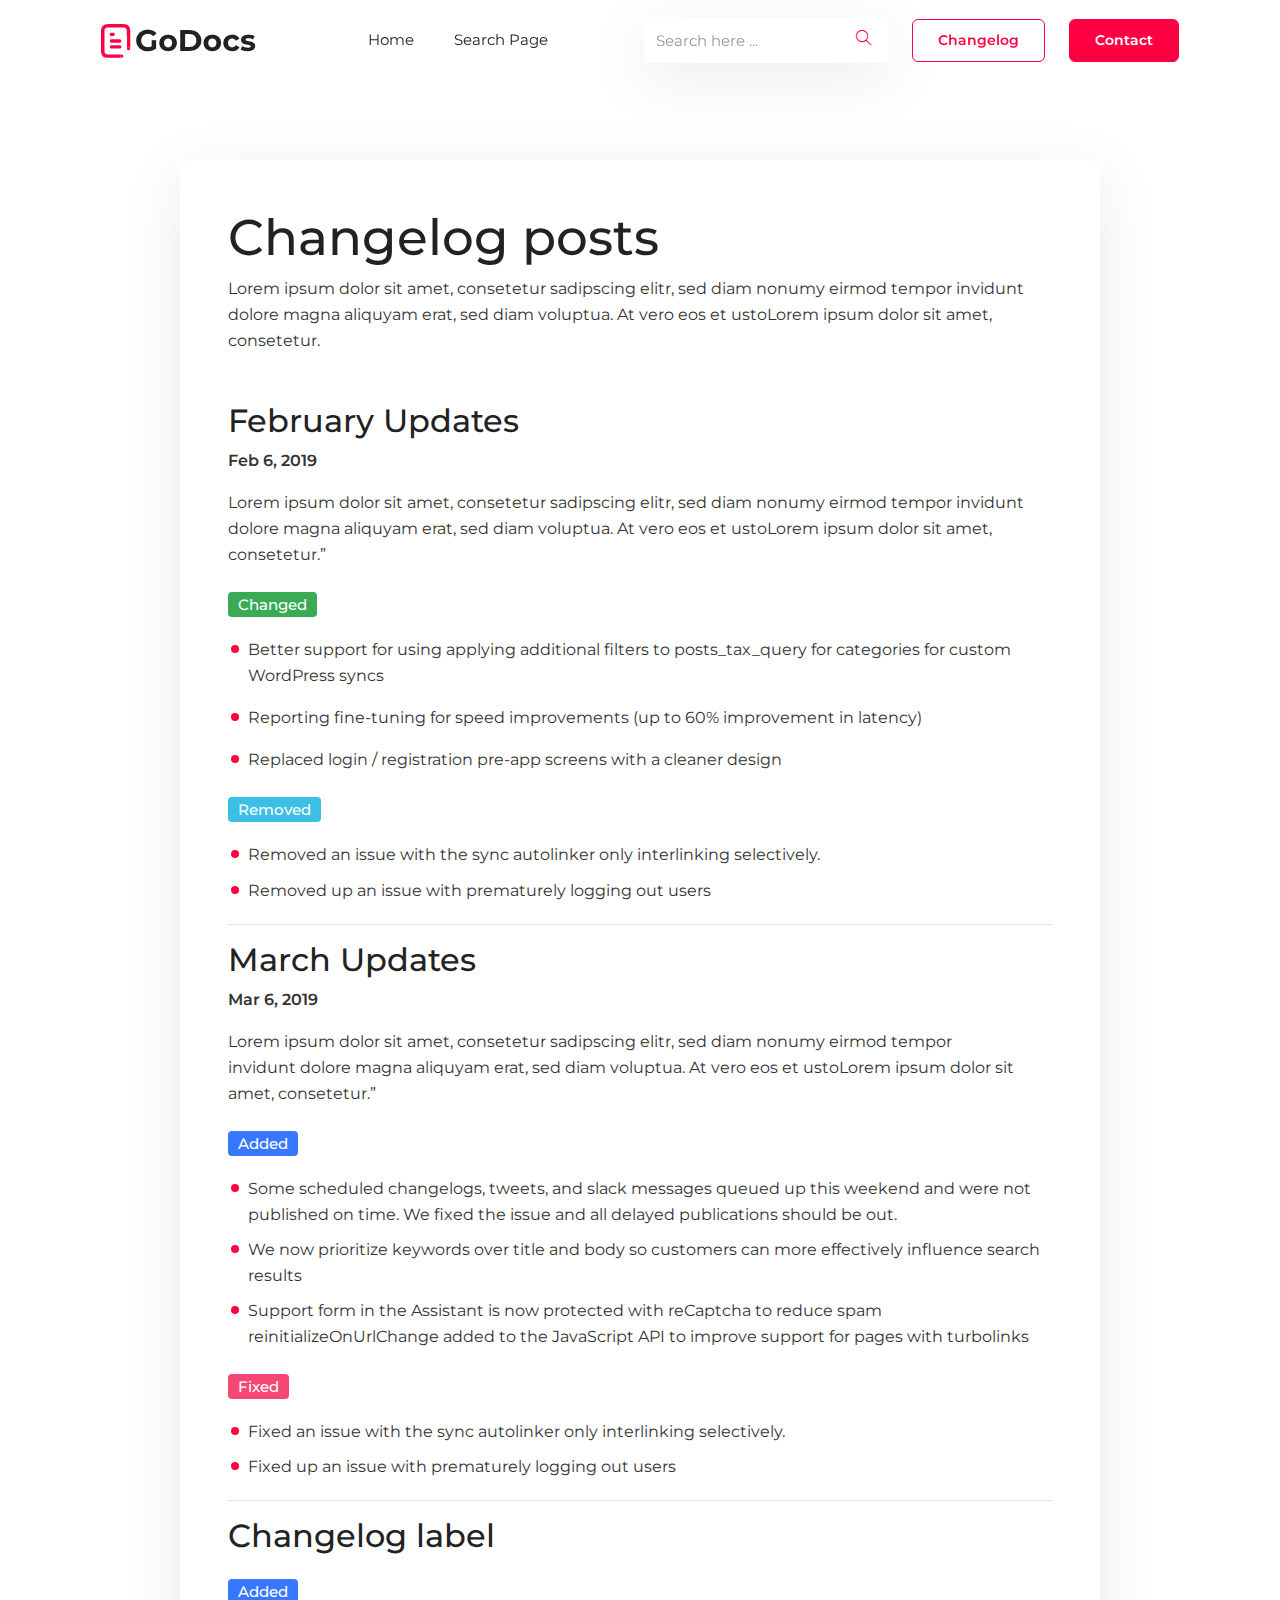
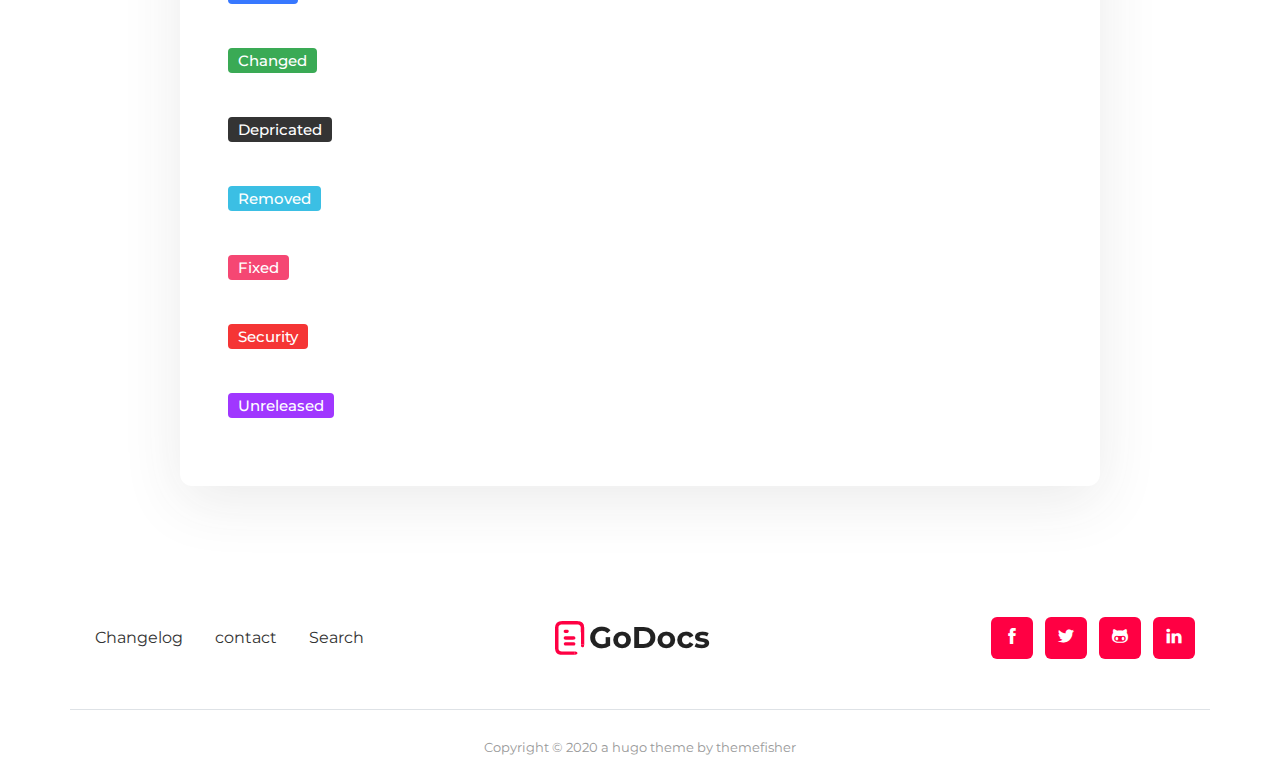
==== changelog.html @ 8ebe0cf2 "pertama kali dipush" ====
<!DOCTYPE html>

<!--
 // WEBSITE: https://themefisher.com
 // TWITTER: https://twitter.com/themefisher
 // FACEBOOK: https://www.facebook.com/themefisher
 // GITHUB: https://github.com/themefisher/
-->

<html lang="zxx">

<head>
  <meta charset="utf-8">
  <title>GoDocs documentation theme</title>

  <!-- mobile responsive meta -->
  <meta name="viewport" content="width=device-width, initial-scale=1, maximum-scale=1">
  
  <!-- ** Plugins Needed for the Project ** -->
  <!-- plugins -->
  <link rel="stylesheet" href="plugins/bootstrap/bootstrap.min.css">
  <link rel="stylesheet" href="plugins/themify-icons/themify-icons.css">
  <!-- Main Stylesheet -->
  <link href="css/style.css" rel="stylesheet">
  
  <!--Favicon-->
  <link rel="shortcut icon" href="images/favicon.ico" type="image/x-icon">
  <link rel="icon" href="images/favicon.ico" type="image/x-icon">

</head>

<body>

<header class="sticky-top navigation">
  <div class=container>
    <nav class="navbar navbar-expand-lg navbar-light bg-transparent">
      <a class=navbar-brand href="index.html"><img class="img-fluid" src="images/logo.png" alt="godocs"></a>
      <button class="navbar-toggler border-0" type="button" data-toggle="collapse" data-target="#navigation">
        <i class="ti-align-right h4 text-dark"></i></button>
      <div class="collapse navbar-collapse text-center" id=navigation>
        <ul class="navbar-nav mx-auto align-items-center">
          <li class="nav-item"><a class="nav-link" href="index.html">Home</a></li>
          <li class="nav-item"><a class="nav-link" href="search.html">Search Page</a></li>
        </ul>
        <form class="form-inline search-wrapper d-none d-lg-block" class="search-wrapper" action="search.html">
          <input id="search-by" name="s" type="search" class="form-control" placeholder="Search here ...">
          <button class="border-0 bg-white" type="submit"><i class="ti-search"></i></button>
        </form>
        <a href="changelog.html" class="btn btn-sm btn-outline-primary ml-lg-4">changelog</a>
        <a href="contact.html" class="btn btn-sm btn-primary ml-lg-4">contact</a>
      </div>
      <form class="form-inline search-wrapper d-block d-lg-none my-3" class="search-wrapper" action="search.html">
        <input id="search-by" name="s" type="search" class="form-control" placeholder="Search here ...">
        <button class="border-0 bg-white" type="submit"><i class="ti-search"></i></button>
      </form>
    </nav>
  </div>
</header>

<section class="section">
  <div class="container">
    <div class="row">
      <div class="col-lg-10 mx-auto">
        <div class="p-5 shadow rounded content">
          <h1>Changelog posts</h1>
          <p>Lorem ipsum dolor sit amet, consetetur sadipscing elitr, sed diam nonumy eirmod tempor invidunt dolore
            magna aliquyam erat, sed diam voluptua. At vero eos et ustoLorem ipsum dolor sit amet, consetetur.</p>
          <div class="mt-5">

            <!-- changelog post -->
            <h3 id="february-updates">February Updates</h3>
            <p><strong>Feb 6, 2019</strong></p>
            <p>Lorem ipsum dolor sit amet, consetetur sadipscing elitr, sed diam nonumy eirmod tempor invidunt dolore
              magna aliquyam erat, sed diam voluptua. At vero eos et ustoLorem ipsum dolor sit amet, consetetur.&rdquo;
            </p>
            <div class="mt-4">
              <div class="badge changed">Changed</div>
              <ul>
                <li>
                  <p>Better support for using applying additional filters to posts_tax_query for categories for custom
                    WordPress syncs</p>
                </li>
                <li>
                  <p>Reporting fine-tuning for speed improvements (up to 60% improvement in latency)</p>
                </li>
                <li>
                  <p>Replaced login / registration pre-app screens with a cleaner design</p>
                </li>
              </ul>
            </div>
            <div class="mt-4">
              <div class="badge removed">Removed</div>
              <ul>
                <li>Removed an issue with the sync autolinker only interlinking selectively.</li>
                <li>Removed up an issue with prematurely logging out users</li>
              </ul>
            </div>
            
            <hr>

            <!-- changelog post -->
            <h3 id="march-updates">March Updates</h3>
            <p><strong>Mar 6, 2019</strong></p>
            <p>Lorem ipsum dolor sit amet, consetetur sadipscing elitr, sed diam nonumy eirmod tempor <br> invidunt
              dolore magna aliquyam erat, sed diam voluptua. At vero eos et ustoLorem ipsum dolor sit amet,
              consetetur.&rdquo;</p>
            <div class="mt-4">
              <div class="badge added">Added</div>
              <ul>
                <li>Some scheduled changelogs, tweets, and slack messages queued up this weekend and were not published
                  on time. We fixed the issue and all delayed publications should be out.</li>
                <li>We now prioritize keywords over title and body so customers can more effectively influence search
                  results</li>
                <li>Support form in the Assistant is now protected with reCaptcha to reduce spam reinitializeOnUrlChange
                  added to the JavaScript API to improve support for pages with turbolinks</li>
              </ul>
            </div>
            <div class="mt-4">
              <div class="badge fixed">Fixed</div>
              <ul>
                <li>Fixed an issue with the sync autolinker only interlinking selectively.</li>
                <li>Fixed up an issue with prematurely logging out users</li>
              </ul>
            </div>
            
            <hr>

            <!-- changelog post -->
            <h3 id="changelog-label">Changelog label</h3>
            <div class="mt-4">
              <div class="badge added">Added</div>
            </div>
            <div class="mt-4">
              <div class="badge changed">Changed</div>
            </div>
            <div class="mt-4">
              <div class="badge depricated">Depricated</div>
            </div>
            <div class="mt-4">
              <div class="badge removed">Removed</div>
            </div>
            <div class="mt-4">
              <div class="badge fixed">Fixed</div>
            </div>
            <div class="mt-4">
              <div class="badge security">Security</div>
            </div>
            <div class="mt-4">
              <div class="badge unreleased">Unreleased</div>
            </div>
          </div>
        </div>
      </div>
    </div>
  </div>
</section>

<footer>
  <div class="container">
    <div class="row align-items-center border-bottom py-5">
      <div class="col-lg-4">
        <ul class="list-inline footer-menu text-center text-lg-left">
          <li class="list-inline-item"><a href="changelog.html">Changelog</a></li>
          <li class="list-inline-item"><a href="contact.html">contact</a></li>
          <li class="list-inline-item"><a href="search.html">Search</a></li>
        </ul>
      </div>
      <div class="col-lg-4 text-center mb-4 mb-lg-0">
        <a class="navbar-brand" href="index.html">
          <img class="img-fluid" src="images/logo.png" alt="Hugo documentation theme">
        </a>
      </div>
      <div class="col-lg-4">
        <ul class="list-inline social-icons text-lg-right text-center">
          <li class="list-inline-item"><a href="#"><i class="ti-facebook"></i></a></li>
          <li class="list-inline-item"><a href="#"><i class="ti-twitter-alt"></i></a></li>
          <li class="list-inline-item"><a href="#"><i class="ti-github"></i></a></li>
          <li class="list-inline-item"><a href="#"><i class="ti-linkedin"></i></a></li>
        </ul>
      </div>
    </div>
    <div class="py-4 text-center">
      <small class="text-light">Copyright © 2020 a hugo theme by <a href="https://themefisher.com">themefisher</a></small>
    </div>
  </div>
</footer>

<!-- plugins -->
<script src="plugins/jQuery/jquery.min.js"></script>
<script src="plugins/bootstrap/bootstrap.min.js"></script>
<script src="plugins/masonry/masonry.min.js"></script>
<script src="plugins/clipboard/clipboard.min.js"></script>
<script src="plugins/match-height/jquery.matchHeight-min.js"></script>

<!-- Main Script -->
<script src="js/script.js"></script>

</body>
</html>
---- plugins/themify-icons/themify-icons.css ----
@font-face{font-family:themify;src:url(fonts/themify.eot?-fvbane);src:url(fonts/themify.eot?#iefix-fvbane) format('embedded-opentype'),url(fonts/themify.woff?-fvbane) format('woff'),url(fonts/themify.ttf?-fvbane) format('truetype'),url(fonts/themify.svg?-fvbane#themify) format('svg');font-weight:400;font-style:normal}[class*=" ti-"],[class^=ti-]{font-family:themify;speak:none;font-style:normal;font-weight:400;font-variant:normal;text-transform:none;line-height:1;-webkit-font-smoothing:antialiased;-moz-osx-font-smoothing:grayscale}.ti-wand:before{content:"\e600"}.ti-volume:before{content:"\e601"}.ti-user:before{content:"\e602"}.ti-unlock:before{content:"\e603"}.ti-unlink:before{content:"\e604"}.ti-trash:before{content:"\e605"}.ti-thought:before{content:"\e606"}.ti-target:before{content:"\e607"}.ti-tag:before{content:"\e608"}.ti-tablet:before{content:"\e609"}.ti-star:before{content:"\e60a"}.ti-spray:before{content:"\e60b"}.ti-signal:before{content:"\e60c"}.ti-shopping-cart:before{content:"\e60d"}.ti-shopping-cart-full:before{content:"\e60e"}.ti-settings:before{content:"\e60f"}.ti-search:before{content:"\e610"}.ti-zoom-in:before{content:"\e611"}.ti-zoom-out:before{content:"\e612"}.ti-cut:before{content:"\e613"}.ti-ruler:before{content:"\e614"}.ti-ruler-pencil:before{content:"\e615"}.ti-ruler-alt:before{content:"\e616"}.ti-bookmark:before{content:"\e617"}.ti-bookmark-alt:before{content:"\e618"}.ti-reload:before{content:"\e619"}.ti-plus:before{content:"\e61a"}.ti-pin:before{content:"\e61b"}.ti-pencil:before{content:"\e61c"}.ti-pencil-alt:before{content:"\e61d"}.ti-paint-roller:before{content:"\e61e"}.ti-paint-bucket:before{content:"\e61f"}.ti-na:before{content:"\e620"}.ti-mobile:before{content:"\e621"}.ti-minus:before{content:"\e622"}.ti-medall:before{content:"\e623"}.ti-medall-alt:before{content:"\e624"}.ti-marker:before{content:"\e625"}.ti-marker-alt:before{content:"\e626"}.ti-arrow-up:before{content:"\e627"}.ti-arrow-right:before{content:"\e628"}.ti-arrow-left:before{content:"\e629"}.ti-arrow-down:before{content:"\e62a"}.ti-lock:before{content:"\e62b"}.ti-location-arrow:before{content:"\e62c"}.ti-link:before{content:"\e62d"}.ti-layout:before{content:"\e62e"}.ti-layers:before{content:"\e62f"}.ti-layers-alt:before{content:"\e630"}.ti-key:before{content:"\e631"}.ti-import:before{content:"\e632"}.ti-image:before{content:"\e633"}.ti-heart:before{content:"\e634"}.ti-heart-broken:before{content:"\e635"}.ti-hand-stop:before{content:"\e636"}.ti-hand-open:before{content:"\e637"}.ti-hand-drag:before{content:"\e638"}.ti-folder:before{content:"\e639"}.ti-flag:before{content:"\e63a"}.ti-flag-alt:before{content:"\e63b"}.ti-flag-alt-2:before{content:"\e63c"}.ti-eye:before{content:"\e63d"}.ti-export:before{content:"\e63e"}.ti-exchange-vertical:before{content:"\e63f"}.ti-desktop:before{content:"\e640"}.ti-cup:before{content:"\e641"}.ti-crown:before{content:"\e642"}.ti-comments:before{content:"\e643"}.ti-comment:before{content:"\e644"}.ti-comment-alt:before{content:"\e645"}.ti-close:before{content:"\e646"}.ti-clip:before{content:"\e647"}.ti-angle-up:before{content:"\e648"}.ti-angle-right:before{content:"\e649"}.ti-angle-left:before{content:"\e64a"}.ti-angle-down:before{content:"\e64b"}.ti-check:before{content:"\e64c"}.ti-check-box:before{content:"\e64d"}.ti-camera:before{content:"\e64e"}.ti-announcement:before{content:"\e64f"}.ti-brush:before{content:"\e650"}.ti-briefcase:before{content:"\e651"}.ti-bolt:before{content:"\e652"}.ti-bolt-alt:before{content:"\e653"}.ti-blackboard:before{content:"\e654"}.ti-bag:before{content:"\e655"}.ti-move:before{content:"\e656"}.ti-arrows-vertical:before{content:"\e657"}.ti-arrows-horizontal:before{content:"\e658"}.ti-fullscreen:before{content:"\e659"}.ti-arrow-top-right:before{content:"\e65a"}.ti-arrow-top-left:before{content:"\e65b"}.ti-arrow-circle-up:before{content:"\e65c"}.ti-arrow-circle-right:before{content:"\e65d"}.ti-arrow-circle-left:before{content:"\e65e"}.ti-arrow-circle-down:before{content:"\e65f"}.ti-angle-double-up:before{content:"\e660"}.ti-angle-double-right:before{content:"\e661"}.ti-angle-double-left:before{content:"\e662"}.ti-angle-double-down:before{content:"\e663"}.ti-zip:before{content:"\e664"}.ti-world:before{content:"\e665"}.ti-wheelchair:before{content:"\e666"}.ti-view-list:before{content:"\e667"}.ti-view-list-alt:before{content:"\e668"}.ti-view-grid:before{content:"\e669"}.ti-uppercase:before{content:"\e66a"}.ti-upload:before{content:"\e66b"}.ti-underline:before{content:"\e66c"}.ti-truck:before{content:"\e66d"}.ti-timer:before{content:"\e66e"}.ti-ticket:before{content:"\e66f"}.ti-thumb-up:before{content:"\e670"}.ti-thumb-down:before{content:"\e671"}.ti-text:before{content:"\e672"}.ti-stats-up:before{content:"\e673"}.ti-stats-down:before{content:"\e674"}.ti-split-v:before{content:"\e675"}.ti-split-h:before{content:"\e676"}.ti-smallcap:before{content:"\e677"}.ti-shine:before{content:"\e678"}.ti-shift-right:before{content:"\e679"}.ti-shift-left:before{content:"\e67a"}.ti-shield:before{content:"\e67b"}.ti-notepad:before{content:"\e67c"}.ti-server:before{content:"\e67d"}.ti-quote-right:before{content:"\e67e"}.ti-quote-left:before{content:"\e67f"}.ti-pulse:before{content:"\e680"}.ti-printer:before{content:"\e681"}.ti-power-off:before{content:"\e682"}.ti-plug:before{content:"\e683"}.ti-pie-chart:before{content:"\e684"}.ti-paragraph:before{content:"\e685"}.ti-panel:before{content:"\e686"}.ti-package:before{content:"\e687"}.ti-music:before{content:"\e688"}.ti-music-alt:before{content:"\e689"}.ti-mouse:before{content:"\e68a"}.ti-mouse-alt:before{content:"\e68b"}.ti-money:before{content:"\e68c"}.ti-microphone:before{content:"\e68d"}.ti-menu:before{content:"\e68e"}.ti-menu-alt:before{content:"\e68f"}.ti-map:before{content:"\e690"}.ti-map-alt:before{content:"\e691"}.ti-loop:before{content:"\e692"}.ti-location-pin:before{content:"\e693"}.ti-list:before{content:"\e694"}.ti-light-bulb:before{content:"\e695"}.ti-Italic:before{content:"\e696"}.ti-info:before{content:"\e697"}.ti-infinite:before{content:"\e698"}.ti-id-badge:before{content:"\e699"}.ti-hummer:before{content:"\e69a"}.ti-home:before{content:"\e69b"}.ti-help:before{content:"\e69c"}.ti-headphone:before{content:"\e69d"}.ti-harddrives:before{content:"\e69e"}.ti-harddrive:before{content:"\e69f"}.ti-gift:before{content:"\e6a0"}.ti-game:before{content:"\e6a1"}.ti-filter:before{content:"\e6a2"}.ti-files:before{content:"\e6a3"}.ti-file:before{content:"\e6a4"}.ti-eraser:before{content:"\e6a5"}.ti-envelope:before{content:"\e6a6"}.ti-download:before{content:"\e6a7"}.ti-direction:before{content:"\e6a8"}.ti-direction-alt:before{content:"\e6a9"}.ti-dashboard:before{content:"\e6aa"}.ti-control-stop:before{content:"\e6ab"}.ti-control-shuffle:before{content:"\e6ac"}.ti-control-play:before{content:"\e6ad"}.ti-control-pause:before{content:"\e6ae"}.ti-control-forward:before{content:"\e6af"}.ti-control-backward:before{content:"\e6b0"}.ti-cloud:before{content:"\e6b1"}.ti-cloud-up:before{content:"\e6b2"}.ti-cloud-down:before{content:"\e6b3"}.ti-clipboard:before{content:"\e6b4"}.ti-car:before{content:"\e6b5"}.ti-calendar:before{content:"\e6b6"}.ti-book:before{content:"\e6b7"}.ti-bell:before{content:"\e6b8"}.ti-basketball:before{content:"\e6b9"}.ti-bar-chart:before{content:"\e6ba"}.ti-bar-chart-alt:before{content:"\e6bb"}.ti-back-right:before{content:"\e6bc"}.ti-back-left:before{content:"\e6bd"}.ti-arrows-corner:before{content:"\e6be"}.ti-archive:before{content:"\e6bf"}.ti-anchor:before{content:"\e6c0"}.ti-align-right:before{content:"\e6c1"}.ti-align-left:before{content:"\e6c2"}.ti-align-justify:before{content:"\e6c3"}.ti-align-center:before{content:"\e6c4"}.ti-alert:before{content:"\e6c5"}.ti-alarm-clock:before{content:"\e6c6"}.ti-agenda:before{content:"\e6c7"}.ti-write:before{content:"\e6c8"}.ti-window:before{content:"\e6c9"}.ti-widgetized:before{content:"\e6ca"}.ti-widget:before{content:"\e6cb"}.ti-widget-alt:before{content:"\e6cc"}.ti-wallet:before{content:"\e6cd"}.ti-video-clapper:before{content:"\e6ce"}.ti-video-camera:before{content:"\e6cf"}.ti-vector:before{content:"\e6d0"}.ti-themify-logo:before{content:"\e6d1"}.ti-themify-favicon:before{content:"\e6d2"}.ti-themify-favicon-alt:before{content:"\e6d3"}.ti-support:before{content:"\e6d4"}.ti-stamp:before{content:"\e6d5"}.ti-split-v-alt:before{content:"\e6d6"}.ti-slice:before{content:"\e6d7"}.ti-shortcode:before{content:"\e6d8"}.ti-shift-right-alt:before{content:"\e6d9"}.ti-shift-left-alt:before{content:"\e6da"}.ti-ruler-alt-2:before{content:"\e6db"}.ti-receipt:before{content:"\e6dc"}.ti-pin2:before{content:"\e6dd"}.ti-pin-alt:before{content:"\e6de"}.ti-pencil-alt2:before{content:"\e6df"}.ti-palette:before{content:"\e6e0"}.ti-more:before{content:"\e6e1"}.ti-more-alt:before{content:"\e6e2"}.ti-microphone-alt:before{content:"\e6e3"}.ti-magnet:before{content:"\e6e4"}.ti-line-double:before{content:"\e6e5"}.ti-line-dotted:before{content:"\e6e6"}.ti-line-dashed:before{content:"\e6e7"}.ti-layout-width-full:before{content:"\e6e8"}.ti-layout-width-default:before{content:"\e6e9"}.ti-layout-width-default-alt:before{content:"\e6ea"}.ti-layout-tab:before{content:"\e6eb"}.ti-layout-tab-window:before{content:"\e6ec"}.ti-layout-tab-v:before{content:"\e6ed"}.ti-layout-tab-min:before{content:"\e6ee"}.ti-layout-slider:before{content:"\e6ef"}.ti-layout-slider-alt:before{content:"\e6f0"}.ti-layout-sidebar-right:before{content:"\e6f1"}.ti-layout-sidebar-none:before{content:"\e6f2"}.ti-layout-sidebar-left:before{content:"\e6f3"}.ti-layout-placeholder:before{content:"\e6f4"}.ti-layout-menu:before{content:"\e6f5"}.ti-layout-menu-v:before{content:"\e6f6"}.ti-layout-menu-separated:before{content:"\e6f7"}.ti-layout-menu-full:before{content:"\e6f8"}.ti-layout-media-right-alt:before{content:"\e6f9"}.ti-layout-media-right:before{content:"\e6fa"}.ti-layout-media-overlay:before{content:"\e6fb"}.ti-layout-media-overlay-alt:before{content:"\e6fc"}.ti-layout-media-overlay-alt-2:before{content:"\e6fd"}.ti-layout-media-left-alt:before{content:"\e6fe"}.ti-layout-media-left:before{content:"\e6ff"}.ti-layout-media-center-alt:before{content:"\e700"}.ti-layout-media-center:before{content:"\e701"}.ti-layout-list-thumb:before{content:"\e702"}.ti-layout-list-thumb-alt:before{content:"\e703"}.ti-layout-list-post:before{content:"\e704"}.ti-layout-list-large-image:before{content:"\e705"}.ti-layout-line-solid:before{content:"\e706"}.ti-layout-grid4:before{content:"\e707"}.ti-layout-grid3:before{content:"\e708"}.ti-layout-grid2:before{content:"\e709"}.ti-layout-grid2-thumb:before{content:"\e70a"}.ti-layout-cta-right:before{content:"\e70b"}.ti-layout-cta-left:before{content:"\e70c"}.ti-layout-cta-center:before{content:"\e70d"}.ti-layout-cta-btn-right:before{content:"\e70e"}.ti-layout-cta-btn-left:before{content:"\e70f"}.ti-layout-column4:before{content:"\e710"}.ti-layout-column3:before{content:"\e711"}.ti-layout-column2:before{content:"\e712"}.ti-layout-accordion-separated:before{content:"\e713"}.ti-layout-accordion-merged:before{content:"\e714"}.ti-layout-accordion-list:before{content:"\e715"}.ti-ink-pen:before{content:"\e716"}.ti-info-alt:before{content:"\e717"}.ti-help-alt:before{content:"\e718"}.ti-headphone-alt:before{content:"\e719"}.ti-hand-point-up:before{content:"\e71a"}.ti-hand-point-right:before{content:"\e71b"}.ti-hand-point-left:before{content:"\e71c"}.ti-hand-point-down:before{content:"\e71d"}.ti-gallery:before{content:"\e71e"}.ti-face-smile:before{content:"\e71f"}.ti-face-sad:before{content:"\e720"}.ti-credit-card:before{content:"\e721"}.ti-control-skip-forward:before{content:"\e722"}.ti-control-skip-backward:before{content:"\e723"}.ti-control-record:before{content:"\e724"}.ti-control-eject:before{content:"\e725"}.ti-comments-smiley:before{content:"\e726"}.ti-brush-alt:before{content:"\e727"}.ti-youtube:before{content:"\e728"}.ti-vimeo:before{content:"\e729"}.ti-twitter:before{content:"\e72a"}.ti-time:before{content:"\e72b"}.ti-tumblr:before{content:"\e72c"}.ti-skype:before{content:"\e72d"}.ti-share:before{content:"\e72e"}.ti-share-alt:before{content:"\e72f"}.ti-rocket:before{content:"\e730"}.ti-pinterest:before{content:"\e731"}.ti-new-window:before{content:"\e732"}.ti-microsoft:before{content:"\e733"}.ti-list-ol:before{content:"\e734"}.ti-linkedin:before{content:"\e735"}.ti-layout-sidebar-2:before{content:"\e736"}.ti-layout-grid4-alt:before{content:"\e737"}.ti-layout-grid3-alt:before{content:"\e738"}.ti-layout-grid2-alt:before{content:"\e739"}.ti-layout-column4-alt:before{content:"\e73a"}.ti-layout-column3-alt:before{content:"\e73b"}.ti-layout-column2-alt:before{content:"\e73c"}.ti-instagram:before{content:"\e73d"}.ti-google:before{content:"\e73e"}.ti-github:before{content:"\e73f"}.ti-flickr:before{content:"\e740"}.ti-facebook:before{content:"\e741"}.ti-dropbox:before{content:"\e742"}.ti-dribbble:before{content:"\e743"}.ti-apple:before{content:"\e744"}.ti-android:before{content:"\e745"}.ti-save:before{content:"\e746"}.ti-save-alt:before{content:"\e747"}.ti-yahoo:before{content:"\e748"}.ti-wordpress:before{content:"\e749"}.ti-vimeo-alt:before{content:"\e74a"}.ti-twitter-alt:before{content:"\e74b"}.ti-tumblr-alt:before{content:"\e74c"}.ti-trello:before{content:"\e74d"}.ti-stack-overflow:before{content:"\e74e"}.ti-soundcloud:before{content:"\e74f"}.ti-sharethis:before{content:"\e750"}.ti-sharethis-alt:before{content:"\e751"}.ti-reddit:before{content:"\e752"}.ti-pinterest-alt:before{content:"\e753"}.ti-microsoft-alt:before{content:"\e754"}.ti-linux:before{content:"\e755"}.ti-jsfiddle:before{content:"\e756"}.ti-joomla:before{content:"\e757"}.ti-html5:before{content:"\e758"}.ti-flickr-alt:before{content:"\e759"}.ti-email:before{content:"\e75a"}.ti-drupal:before{content:"\e75b"}.ti-dropbox-alt:before{content:"\e75c"}.ti-css3:before{content:"\e75d"}.ti-rss:before{content:"\e75e"}.ti-rss-alt:before{content:"\e75f"}
---- css/style.css ----
@import url("https://fonts.googleapis.com/css?family=Montserrat:300,400,500,600,700,800&display=swap");
body {
  font-family: "Montserrat", sans-serif;
  -webkit-font-smoothing: antialiased;
  font-size: 16px;
  line-height: 1.6;
  color: #333;
}

p, .paragraph {
  font-weight: 400;
  color: #333;
  font-size: 16px;
  line-height: 26px;
  font-family: "Montserrat", sans-serif;
}

h1, h2, h3, h4, h5, h6 {
  color: #222;
  font-family: "Montserrat", sans-serif;
  font-weight: 700;
  line-height: 1.2;
}

h1, .h1 {
  font-size: 50px;
  font-weight: 800;
}
@media (max-width: 575px) {
  h1, .h1 {
    font-size: 36px;
    font-weight: 600;
  }
}

h2, .h2 {
  font-size: 42px;
  font-weight: 800;
}
@media (max-width: 575px) {
  h2, .h2 {
    font-size: 32px;
    font-weight: 600;
  }
}

h3, .h3 {
  font-size: 32px;
}
@media (max-width: 575px) {
  h3, .h3 {
    font-size: 28px;
  }
}

h4, .h4 {
  font-size: 26px;
}

h5, .h5 {
  font-size: 22px;
}

h6, .h6 {
  font-size: 18px;
}

/* Button style */
.btn {
  font-size: 16px;
  font-family: "Montserrat", sans-serif;
  text-transform: capitalize;
  padding: 13px 30px;
  border-radius: 6px;
  border: 1px solid;
  position: relative;
  z-index: 1;
  transition: 0.2s ease;
  font-weight: 600;
}
.btn:hover, .btn:active, .btn:focus {
  outline: 0;
  box-shadow: none !important;
}
.btn-sm {
  font-size: 14px;
  padding: 10px 25px;
}

.btn-primary {
  background: #FF0043;
  color: #fff;
  border-color: #FF0043;
}
.btn-primary:active, .btn-primary:hover, .btn-primary:focus, .btn-primary.focus, .btn-primary.active {
  background: #cc0036 !important;
  border-color: #cc0036 !important;
}

.btn-outline-primary {
  background: transparent;
  color: #FF0043;
  border-color: #FF0043;
}
.btn-outline-primary:active, .btn-outline-primary:hover, .btn-outline-primary:focus, .btn-outline-primary.focus, .btn-outline-primary.active {
  background: #cc0036 !important;
  border-color: #cc0036 !important;
  color: #fff;
}

body {
  background-color: #fff;
  overflow-x: hidden;
}

::-moz-selection {
  background: #ff3369;
  color: #fff;
}

::selection {
  background: #ff3369;
  color: #fff;
}

/* preloader */
.preloader {
  position: fixed;
  top: 0;
  left: 0;
  right: 0;
  bottom: 0;
  background-color: #fff;
  z-index: 9999;
  display: flex;
  align-items: center;
  justify-content: center;
}

img {
  vertical-align: middle;
  border: 0;
  max-width: 100%;
  height: auto;
}

ul {
  list-style: none;
}

a {
  color: inherit;
}

a,
a:hover,
a:focus {
  text-decoration: none;
}

a,
button,
select {
  cursor: pointer;
  transition: 0.2s ease;
}
a:focus,
button:focus,
select:focus {
  outline: 0;
}

a:hover {
  color: #FF0043;
}

.slick-slide {
  outline: 0;
}

.section {
  padding-top: 80px;
  padding-bottom: 80px;
}
.section-sm {
  padding-top: 50px;
  padding-bottom: 50px;
}
.section-title {
  margin-bottom: 40px;
}

.bg-cover {
  background-size: cover;
  background-position: center center;
  background-repeat: no-repeat;
}

.border-default {
  border-color: #E2E2E2 !important;
}

/* overlay */
.overlay {
  position: relative;
}
.overlay::before {
  position: absolute;
  content: "";
  height: 100%;
  width: 100%;
  top: 0;
  left: 0;
  background: #000;
  opacity: 0.5;
}

.outline-0 {
  outline: 0 !important;
}

.rounded, .card-icon, .card {
  border-radius: 12px !important;
}

.shadow, .card, .search-wrapper .form-control, .navigation.nav-bg {
  box-shadow: 0px 15px 60px rgba(62, 62, 62, 0.102) !important;
}

.d-unset {
  display: unset !important;
}

.bg-primary {
  background: #FF0043 !important;
}

.text-primary {
  color: #FF0043 !important;
}

.text-light {
  color: #999 !important;
}

.mb-10 {
  margin-bottom: 10px !important;
}

.mb-20 {
  margin-bottom: 20px !important;
}

.mb-30 {
  margin-bottom: 30px !important;
}

.mb-40 {
  margin-bottom: 40px !important;
}

.mb-50 {
  margin-bottom: 50px !important;
}

.mb-60 {
  margin-bottom: 60px !important;
}

.mb-70 {
  margin-bottom: 70px !important;
}

.mb-80 {
  margin-bottom: 80px !important;
}

.mb-90 {
  margin-bottom: 90px !important;
}

.mb-100 {
  margin-bottom: 100px !important;
}

.zindex-1 {
  z-index: 1;
}

.overflow-hidden {
  overflow: hidden;
}

.font-weight-medium {
  font-weight: 500;
}

.navigation {
  transition: 0.2s ease;
}
.navigation.nav-bg {
  background: #fff;
}
@media (max-width: 991px) {
  .navigation .form-inline {
    width: 100%;
  }
  .navigation .form-inline input {
    width: 100%;
  }
}

.nav-item {
  margin: 0;
}
.nav-item .nav-link {
  text-transform: capitalize;
}

.navbar-light .navbar-nav .nav-link {
  color: #222;
}
.navbar-light .navbar-nav .nav-link:hover {
  color: #FF0043;
}

.navbar-expand-lg .navbar-nav .nav-link {
  padding: 20px;
  font-size: 15px;
}
@media (max-width: 991px) {
  .navbar-expand-lg .navbar-nav .nav-link {
    padding: 10px;
    display: block;
  }
}

.search-wrapper {
  position: relative;
}
.search-wrapper .form-control {
  height: 46px;
  border: 0;
  outline: 0;
}
.search-wrapper .form-control::-moz-placeholder {
  color: #999;
  font-size: 15px;
}
.search-wrapper .form-control::placeholder {
  color: #999;
  font-size: 15px;
}
.search-wrapper .form-control-lg {
  height: 70px;
}
.search-wrapper .form-control.active.focus-visible {
  border-bottom-left-radius: 0;
  border-bottom-right-radius: 0;
}
.search-wrapper button {
  position: absolute;
  right: 10px;
  top: 50%;
  transform: translateY(-50%);
}
.search-wrapper button i {
  color: #FF0043;
}

.card {
  transition: 0.2s ease;
  border: 0;
}
.card-lg .card-body {
  padding: 35px;
}
.card-icon {
  background: #FF0043;
  color: #fff;
  height: 55px;
  width: 60px;
  line-height: 55px;
  text-align: center;
  font-size: 27px;
  display: block;
  margin-top: 40px;
}
.card-text {
  margin-bottom: 0;
}
.card-title {
  font-weight: 700;
}
.card-body {
  padding: 25px;
}
.card:hover {
  box-shadow: 0px 15px 60px rgba(62, 62, 62, 0.2) !important;
}

.social-icons {
  margin-bottom: 0;
}
.social-icons a {
  display: block;
  height: 42px;
  width: 42px;
  line-height: 42px;
  text-align: center;
  color: #fff;
  background: #FF0043;
  border-radius: 6px;
}

.footer-menu {
  margin-bottom: 0;
}
.footer-menu a {
  display: block;
  padding: 10px;
  color: #333;
  transition: 0.2s ease;
}
.footer-menu a:hover {
  color: #FF0043;
}

/* sidenav */
.sidenav {
  border-right: 1px solid #E2E2E2;
  padding-right: 20px;
}
.sidenav ul {
  padding-left: 10px;
}
.sidenav > li a {
  padding: 20px 0;
  color: #222;
  display: block;
  font-size: 18px;
  font-weight: 500;
}
.sidenav > li:not(:last-child) {
  border-bottom: 1px solid #E2E2E2;
}
.sidenav .sidelist ul {
  display: none;
}
.sidenav .parent > a {
  color: #FF0043 !important;
  position: relative;
  margin-left: 10px;
}
.sidenav .parent > a::before {
  position: absolute;
  content: "";
  left: -10px;
  top: 25%;
  height: 50%;
  width: 1px;
  background: #FF0043;
}
.sidenav .parent ul {
  display: block;
  margin-bottom: 10px;
}
.sidenav .parent ul a {
  padding: 5px 0;
  font-size: 14px;
  font-weight: 400;
  color: #222;
}
.sidenav .parent ul li.active > a {
  margin-left: 10px;
}
.sidenav .parent ul li.active > a::before {
  height: 5px;
  width: 5px;
  border-radius: 50%;
  display: block;
  top: 13px;
}

/* /sidenav */
.page-list {
  list-style-type: none;
}
.page-list a {
  display: none;
}
.page-list ul {
  padding: 0;
}
.page-list ul a {
  display: inline-block;
  padding: 7px 0;
  font-size: 20px;
  color: #222;
}

.pagination {
  margin-top: 50px;
  justify-content: space-between;
}
.pagination a {
  color: #FF0043;
  font-size: 18px;
  font-weight: 500;
}
.pagination i {
  line-height: 1.6;
}

.code-tabs {
  border: 1px solid #E2E2E2;
  overflow: hidden;
  margin-bottom: 20px;
}
.code-tabs .nav-tabs {
  margin-bottom: 0;
}
.code-tabs .nav-tabs .nav-item {
  padding-left: 0;
  border-right: 1px solid #E2E2E2;
}
.code-tabs .nav-tabs .nav-item .nav-link {
  text-decoration: none;
  font-weight: 500;
  border: 0;
}
.code-tabs .nav-tabs .nav-item::before {
  display: none;
}
.code-tabs .nav-tabs .nav-item.active {
  background: #FF0043;
}
.code-tabs .nav-tabs .nav-item.active .nav-link {
  color: #fff;
}
.code-tabs .tab-content {
  padding: 20px 15px;
}

pre {
  position: relative;
}
pre .copy-to-clipboard {
  background: #FF0043;
  color: #fff;
  cursor: pointer;
  padding: 4px 5px;
  line-height: 1;
  font-size: 12px;
  font-weight: 500;
  border-radius: 4px;
  position: absolute;
  right: 10px;
  top: 10px;
}

:not(pre) > code + span.copy-to-clipboard {
  display: none;
}

.autocomplete-suggestions {
  border: 0;
  border-radius: 0 0 6px 6px;
  box-shadow: 0px 50px 60px rgba(62, 62, 62, 0.102) !important;
  background: #fff;
}
.autocomplete-suggestions .autocomplete-suggestion {
  transition: 0.2s ease;
  padding: 10px;
  font-weight: 500;
}
.autocomplete-suggestions .autocomplete-suggestion.selected {
  background: #FF0043;
}

.search-item a {
  color: #222;
  display: block;
}
.search-item a:hover {
  color: #FF0043;
}
.search-item:not(:last-child) {
  border-bottom: 1px solid #E2E2E2;
}

.form-group label {
  font-size: 15px;
  font-weight: 500;
}
.form-group .form-control {
  height: 40px;
  background: transparent;
  border: 0;
  border-bottom: 1px solid #E2E2E2;
  border-radius: 0;
  padding: 10px 0;
}
.form-group .form-control::-moz-placeholder {
  font-size: 13px;
  color: #999;
}
.form-group .form-control::placeholder {
  font-size: 13px;
  color: #999;
}
.form-group .form-control:focus {
  outline: 0;
  border-color: #FF0043;
  box-shadow: none;
}
.form-group .custom-select {
  font-size: 13px;
  color: #999;
}
.form-group textarea.form-control {
  height: 100px;
}

.badge {
  margin-bottom: 20px;
  font-weight: 500;
  font-size: 15px;
  padding: 5px 10px;
}
.badge.added {
  background: #3778FF;
  color: #fff;
}
.badge.fixed {
  background: #F54773;
  color: #fff;
}
.badge.changed {
  background: #3AAA55;
  color: #fff;
}
.badge.depricated {
  background: #343434;
  color: #fff;
}
.badge.removed {
  background: #3bbfe4;
  color: #fff;
}
.badge.security {
  background: #F53535;
  color: #fff;
}
.badge.unreleased {
  background: #A037FF;
  color: #fff;
}

.collapse-wrapper {
  padding: 5px 15px;
}
.collapse-wrapper .collapse-head {
  text-decoration: none;
  color: #333;
  font-size: 18px;
  font-weight: 500;
  align-items: center;
}

:not(.highlight) pre {
  background: #FBFBFB;
}

.content h1,
.content h2,
.content h3,
.content h4,
.content h5,
.content h6 {
  font-weight: 500;
}
.content strong {
  font-weight: 600;
}
.content a {
  text-decoration: underline;
  color: #FF0043;
}
.content ol,
.content ul {
  padding-left: 20px;
}
.content ol li,
.content ul li {
  margin-bottom: 10px;
}
.content ul {
  padding-left: 0;
  margin-bottom: 20px;
}
.content ul li {
  padding-left: 20px;
  position: relative;
}
.content ul li::before {
  position: absolute;
  content: "";
  height: 8px;
  width: 8px;
  border-radius: 50%;
  background: #FF0043;
  left: 3px;
  top: 8px;
}
.content table {
  width: 100%;
  max-width: 100%;
  margin-bottom: 1rem;
  border: 1px solid #EEEEEE;
}
.content table td,
.content table th {
  padding: 0.75rem;
  vertical-align: top;
  margin-bottom: 0;
}
.content tr:not(:last-child) {
  border-bottom: 1px solid #EEEEEE;
}
.content th {
  font-weight: 500;
}
.content thead {
  background: #FBFBFB;
  margin-bottom: 0;
}
.content thead tr {
  border-bottom: 1px solid #EEEEEE;
}
.content tbody {
  background: #fff;
  margin-bottom: 0;
}
.content .notices {
  margin: 2rem 0;
  position: relative;
  overflow: hidden;
}
.content .notices p {
  padding: 10px;
  margin-bottom: 0;
}
.content .notices p::before {
  position: absolute;
  top: 2px;
  color: #fff;
  font-family: "themify";
  font-weight: 900;
  content: "\e717";
  left: 10px;
}
.content .notices.note p {
  border-top: 30px solid #6ab0de;
  background: #e7f2fa;
}
.content .notices.note p::after {
  content: "Note";
  position: absolute;
  top: 2px;
  color: #fff;
  left: 2rem;
}
.content .notices.tip p {
  border-top: 30px solid #78C578;
  background: #E6F9E6;
}
.content .notices.tip p::after {
  content: "Tip";
  position: absolute;
  top: 2px;
  color: #fff;
  left: 2rem;
}
.content .notices.info p {
  border-top: 30px solid #F0B37E;
  background: #FFF2DB;
}
.content .notices.info p::after {
  content: "Info";
  position: absolute;
  top: 2px;
  color: #fff;
  left: 2rem;
}
.content .notices.warning p {
  border-top: 30px solid #E06F6C;
  background: #FAE2E2;
}
.content .notices.warning p::after {
  content: "Warning";
  position: absolute;
  top: 2px;
  color: #fff;
  left: 2rem;
}
.content blockquote {
  font-size: 20px !important;
  color: #222;
  padding: 20px 40px;
  border-left: 2px solid #FF0043;
  margin: 40px 0;
  font-weight: bold;
  background: #FBFBFB;
}
.content blockquote p {
  margin-bottom: 0 !important;
}
.content pre {
  display: block;
  padding: 9.5px;
  margin: 10px 0px 10px;
}
.content code {
  margin-bottom: 0 !important;
  font-size: 100%;
}
/*# sourceMappingURL=style.css.map */
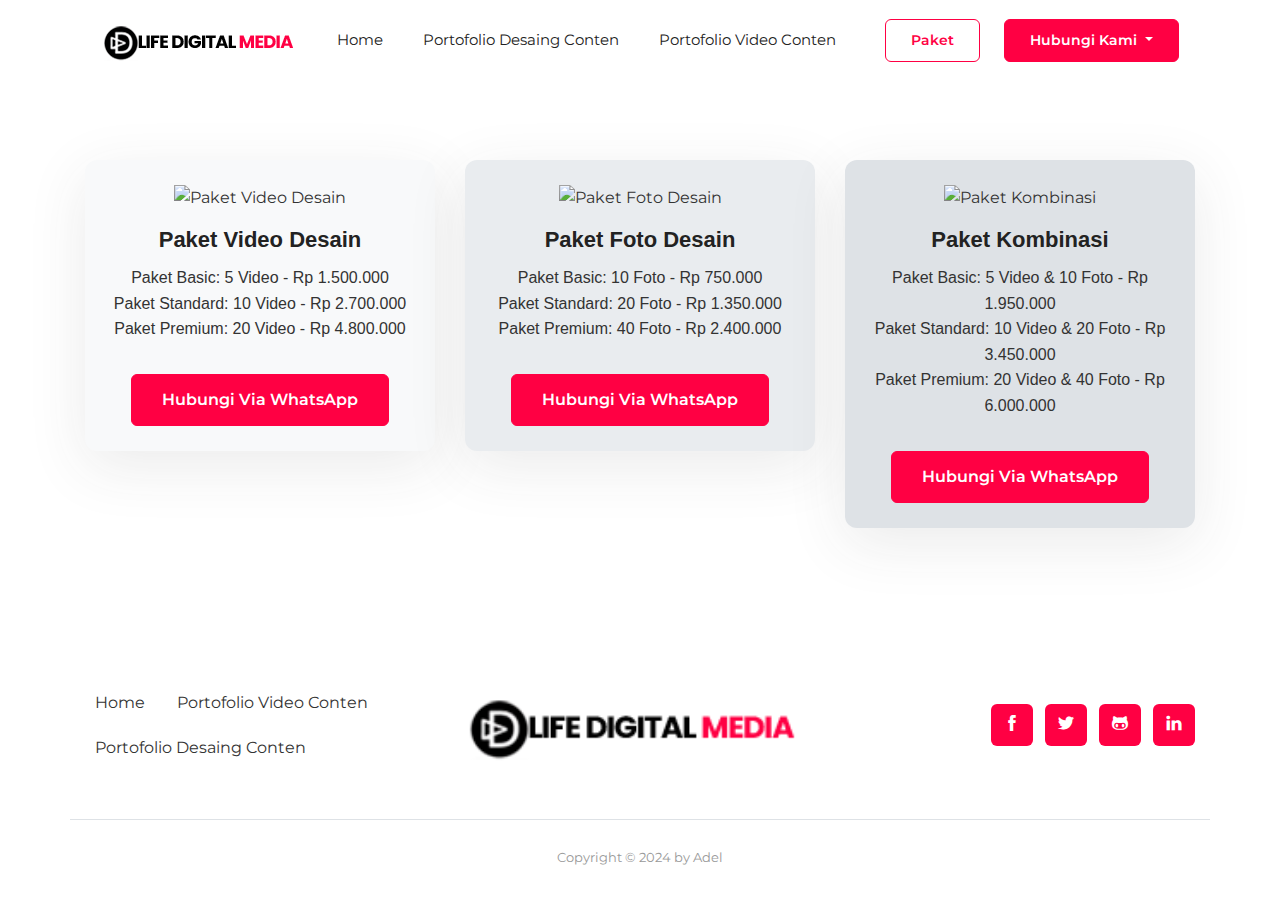
==== commit 4faae558: "mengaubah samua tampilan" ====
--- a/changelog.html
+++ b/changelog.html
@@ -1,11 +1,5 @@
 <!DOCTYPE html>
 
-<!--
- // WEBSITE: https://themefisher.com
- // TWITTER: https://twitter.com/themefisher
- // FACEBOOK: https://www.facebook.com/themefisher
- // GITHUB: https://github.com/themefisher/
--->
 
 <html lang="zxx">
 
@@ -31,143 +25,117 @@
 
 <body>
 
-<header class="sticky-top navigation">
-  <div class=container>
-    <nav class="navbar navbar-expand-lg navbar-light bg-transparent">
-      <a class=navbar-brand href="index.html"><img class="img-fluid" src="images/logo.png" alt="godocs"></a>
-      <button class="navbar-toggler border-0" type="button" data-toggle="collapse" data-target="#navigation">
-        <i class="ti-align-right h4 text-dark"></i></button>
-      <div class="collapse navbar-collapse text-center" id=navigation>
-        <ul class="navbar-nav mx-auto align-items-center">
-          <li class="nav-item"><a class="nav-link" href="index.html">Home</a></li>
-          <li class="nav-item"><a class="nav-link" href="search.html">Search Page</a></li>
-        </ul>
-        <form class="form-inline search-wrapper d-none d-lg-block" class="search-wrapper" action="search.html">
-          <input id="search-by" name="s" type="search" class="form-control" placeholder="Search here ...">
-          <button class="border-0 bg-white" type="submit"><i class="ti-search"></i></button>
-        </form>
-        <a href="changelog.html" class="btn btn-sm btn-outline-primary ml-lg-4">changelog</a>
-        <a href="contact.html" class="btn btn-sm btn-primary ml-lg-4">contact</a>
-      </div>
-      <form class="form-inline search-wrapper d-block d-lg-none my-3" class="search-wrapper" action="search.html">
-        <input id="search-by" name="s" type="search" class="form-control" placeholder="Search here ...">
-        <button class="border-0 bg-white" type="submit"><i class="ti-search"></i></button>
-      </form>
-    </nav>
-  </div>
-</header>
+  <header class="sticky-top navigation">
+    <div class=container>
+      <nav class="navbar navbar-expand-lg navbar-light bg-transparent">
+        <a class=navbar-brand href="index.html"><img class="img-fluid" src="images/logo/logo-2.png" alt="godocs"></a>
+        <button class="navbar-toggler border-0" type="button" data-toggle="collapse" data-target="#navigation">
+          <i class="ti-align-right h4 text-dark"></i></button>
+        <div class="collapse navbar-collapse text-center" id=navigation>
+          <ul class="navbar-nav mx-auto align-items-center">
+            <li class="nav-item"><a class="nav-link" href="index.html">Home</a></li>
+            <li class="nav-item"><a class="nav-link" href="foto.html">Portofolio Desaing Conten</a></li>
+            <li class="nav-item"><a class="nav-link" href="video.html">Portofolio Video Conten</a></li>
+            <!-- <li class="nav-item"><a class="nav-link" href="search.html">Search Page</a></li> -->
+          </ul>
+          <a href="changelog.html" class="btn btn-sm btn-outline-primary ml-lg-4">Paket</a>
+          <div class="btn-group ml-lg-4">
+            <button id="contactButton" class="btn btn-sm btn-primary dropdown-toggle" data-toggle="dropdown" aria-haspopup="true" aria-expanded="false">
+              Hubungi kami
+            </button>
+            <div class="dropdown-menu">
+              <a class="dropdown-item" href="https://wa.me/1234567890">Admin Chell</a>
+              <a class="dropdown-item" href="https://wa.me/0987654321">Admin Laras</a>
+            </div>
+          </div>
+          <script>
+            document.getElementById('contactButton').addEventListener('mouseover', function() {
+              let dropdownMenu = document.querySelector('.dropdown-menu');
+              dropdownMenu.classList.add('show');
+            });
+  
+            document.querySelector('.dropdown-menu').addEventListener('mouseover', function() {
+              this.classList.add('show');
+            });
+  
+            document.getElementById('contactButton').addEventListener('mouseout', function() {
+              let dropdownMenu = document.querySelector('.dropdown-menu');
+              dropdownMenu.classList.remove('show');
+            });
+  
+            document.querySelector('.dropdown-menu').addEventListener('mouseout', function() {
+              this.classList.remove('show');
+            });
+          </script>
+        </div>
+      <button id="scrollToTopButton" class="btn btn-sm btn-danger" style="display: none; position: fixed; bottom: 20px; right: 20px;">
+        <i class="ti-arrow-up"></i>
+      </button>
+      </nav>
+    </div>
+  </header>
 
 <section class="section">
   <div class="container">
     <div class="row">
-      <div class="col-lg-10 mx-auto">
-        <div class="p-5 shadow rounded content">
-          <h1>Changelog posts</h1>
-          <p>Lorem ipsum dolor sit amet, consetetur sadipscing elitr, sed diam nonumy eirmod tempor invidunt dolore
-            magna aliquyam erat, sed diam voluptua. At vero eos et ustoLorem ipsum dolor sit amet, consetetur.</p>
-          <div class="mt-5">
-
-            <!-- changelog post -->
-            <h3 id="february-updates">February Updates</h3>
-            <p><strong>Feb 6, 2019</strong></p>
-            <p>Lorem ipsum dolor sit amet, consetetur sadipscing elitr, sed diam nonumy eirmod tempor invidunt dolore
-              magna aliquyam erat, sed diam voluptua. At vero eos et ustoLorem ipsum dolor sit amet, consetetur.&rdquo;
-            </p>
-            <div class="mt-4">
-              <div class="badge changed">Changed</div>
-              <ul>
-                <li>
-                  <p>Better support for using applying additional filters to posts_tax_query for categories for custom
-                    WordPress syncs</p>
-                </li>
-                <li>
-                  <p>Reporting fine-tuning for speed improvements (up to 60% improvement in latency)</p>
-                </li>
-                <li>
-                  <p>Replaced login / registration pre-app screens with a cleaner design</p>
-                </li>
-              </ul>
-            </div>
-            <div class="mt-4">
-              <div class="badge removed">Removed</div>
-              <ul>
-                <li>Removed an issue with the sync autolinker only interlinking selectively.</li>
-                <li>Removed up an issue with prematurely logging out users</li>
-              </ul>
-            </div>
-            
-            <hr>
-
-            <!-- changelog post -->
-            <h3 id="march-updates">March Updates</h3>
-            <p><strong>Mar 6, 2019</strong></p>
-            <p>Lorem ipsum dolor sit amet, consetetur sadipscing elitr, sed diam nonumy eirmod tempor <br> invidunt
-              dolore magna aliquyam erat, sed diam voluptua. At vero eos et ustoLorem ipsum dolor sit amet,
-              consetetur.&rdquo;</p>
-            <div class="mt-4">
-              <div class="badge added">Added</div>
-              <ul>
-                <li>Some scheduled changelogs, tweets, and slack messages queued up this weekend and were not published
-                  on time. We fixed the issue and all delayed publications should be out.</li>
-                <li>We now prioritize keywords over title and body so customers can more effectively influence search
-                  results</li>
-                <li>Support form in the Assistant is now protected with reCaptcha to reduce spam reinitializeOnUrlChange
-                  added to the JavaScript API to improve support for pages with turbolinks</li>
-              </ul>
-            </div>
-            <div class="mt-4">
-              <div class="badge fixed">Fixed</div>
-              <ul>
-                <li>Fixed an issue with the sync autolinker only interlinking selectively.</li>
-                <li>Fixed up an issue with prematurely logging out users</li>
-              </ul>
-            </div>
-            
-            <hr>
-
-            <!-- changelog post -->
-            <h3 id="changelog-label">Changelog label</h3>
-            <div class="mt-4">
-              <div class="badge added">Added</div>
-            </div>
-            <div class="mt-4">
-              <div class="badge changed">Changed</div>
-            </div>
-            <div class="mt-4">
-              <div class="badge depricated">Depricated</div>
-            </div>
-            <div class="mt-4">
-              <div class="badge removed">Removed</div>
-            </div>
-            <div class="mt-4">
-              <div class="badge fixed">Fixed</div>
-            </div>
-            <div class="mt-4">
-              <div class="badge security">Security</div>
-            </div>
-            <div class="mt-4">
-              <div class="badge unreleased">Unreleased</div>
-            </div>
-          </div>
+    <div class="col-lg-4 mb-4">
+      <div class="card" style="background-color: #f8f9fa;">
+        <div class="card-body text-center">
+          <img src="images/package/video_design.jpg" class="img-fluid mb-3" alt="Paket Video Desain">
+          <h5 class="card-title" style="font-family: 'Arial', sans-serif; font-weight: bold;">Paket Video Desain</h5>
+          <ul class="list-unstyled" style="font-family: 'Arial', sans-serif;">
+            <li>Paket Basic: 5 Video - Rp 1.500.000</li>
+            <li>Paket Standard: 10 Video - Rp 2.700.000</li>
+            <li>Paket Premium: 20 Video - Rp 4.800.000</li>
+          </ul>
+          <a href="https://wa.me/1234567890" class="btn btn-primary mt-3">Hubungi via WhatsApp</a>
         </div>
       </div>
     </div>
+    <div class="col-lg-4 mb-4">
+      <div class="card" style="background-color: #e9ecef;">
+        <div class="card-body text-center">
+          <img src="images/.jpg" class="img-fluid mb-3" alt="Paket Foto Desain">
+          <h5 class="card-title" style="font-family: 'Arial', sans-serif; font-weight: bold;">Paket Foto Desain</h5>
+          <ul class="list-unstyled" style="font-family: 'Arial', sans-serif;">
+            <li>Paket Basic: 10 Foto - Rp 750.000</li>
+            <li>Paket Standard: 20 Foto - Rp 1.350.000</li>
+            <li>Paket Premium: 40 Foto - Rp 2.400.000</li>
+          </ul>
+          <a href="https://wa.me/1234567890" class="btn btn-primary mt-3">Hubungi via WhatsApp</a>
+        </div>
+      </div>
+    </div>
+    <div class="col-lg-4 mb-4">
+      <div class="card" style="background-color: #dee2e6;">
+        <div class="card-body text-center">
+          <img src="images/package/combo_design.jpg" class="img-fluid mb-3" alt="Paket Kombinasi">
+          <h5 class="card-title" style="font-family: 'Arial', sans-serif; font-weight: bold;">Paket Kombinasi</h5>
+          <ul class="list-unstyled" style="font-family: 'Arial', sans-serif;">
+            <li>Paket Basic: 5 Video & 10 Foto - Rp 1.950.000</li>
+            <li>Paket Standard: 10 Video & 20 Foto - Rp 3.450.000</li>
+            <li>Paket Premium: 20 Video & 40 Foto - Rp 6.000.000</li>
+          </ul>
+          <a href="https://wa.me/1234567890" class="btn btn-primary mt-3">Hubungi via WhatsApp</a>
+        </div>
+      </div>
+    </div>
+    </div>
   </div>
 </section>
-
 <footer>
   <div class="container">
     <div class="row align-items-center border-bottom py-5">
       <div class="col-lg-4">
         <ul class="list-inline footer-menu text-center text-lg-left">
-          <li class="list-inline-item"><a href="changelog.html">Changelog</a></li>
-          <li class="list-inline-item"><a href="contact.html">contact</a></li>
-          <li class="list-inline-item"><a href="search.html">Search</a></li>
+          <li class="list-inline-item"><a href="index.html">Home</a></li>
+          <li class="list-inline-item"><a href="foto.html">Portofolio Video Conten</a></li>
+          <li class="list-inline-item"><a href="video.html">Portofolio Desaing Conten</a></li>
         </ul>
       </div>
       <div class="col-lg-4 text-center mb-4 mb-lg-0">
         <a class="navbar-brand" href="index.html">
-          <img class="img-fluid" src="images/logo.png" alt="Hugo documentation theme">
+          <img class="img-fluid" src="images/logo/logo-2.png" width="380" alt="Hugo documentation theme">
         </a>
       </div>
       <div class="col-lg-4">
@@ -180,7 +148,7 @@
       </div>
     </div>
     <div class="py-4 text-center">
-      <small class="text-light">Copyright © 2020 a hugo theme by <a href="https://themefisher.com">themefisher</a></small>
+      <small class="text-light">Copyright © 2024 by <a href="https://www.instagram.com/elpellata/">Adel</a></small>
     </div>
   </div>
 </footer>
